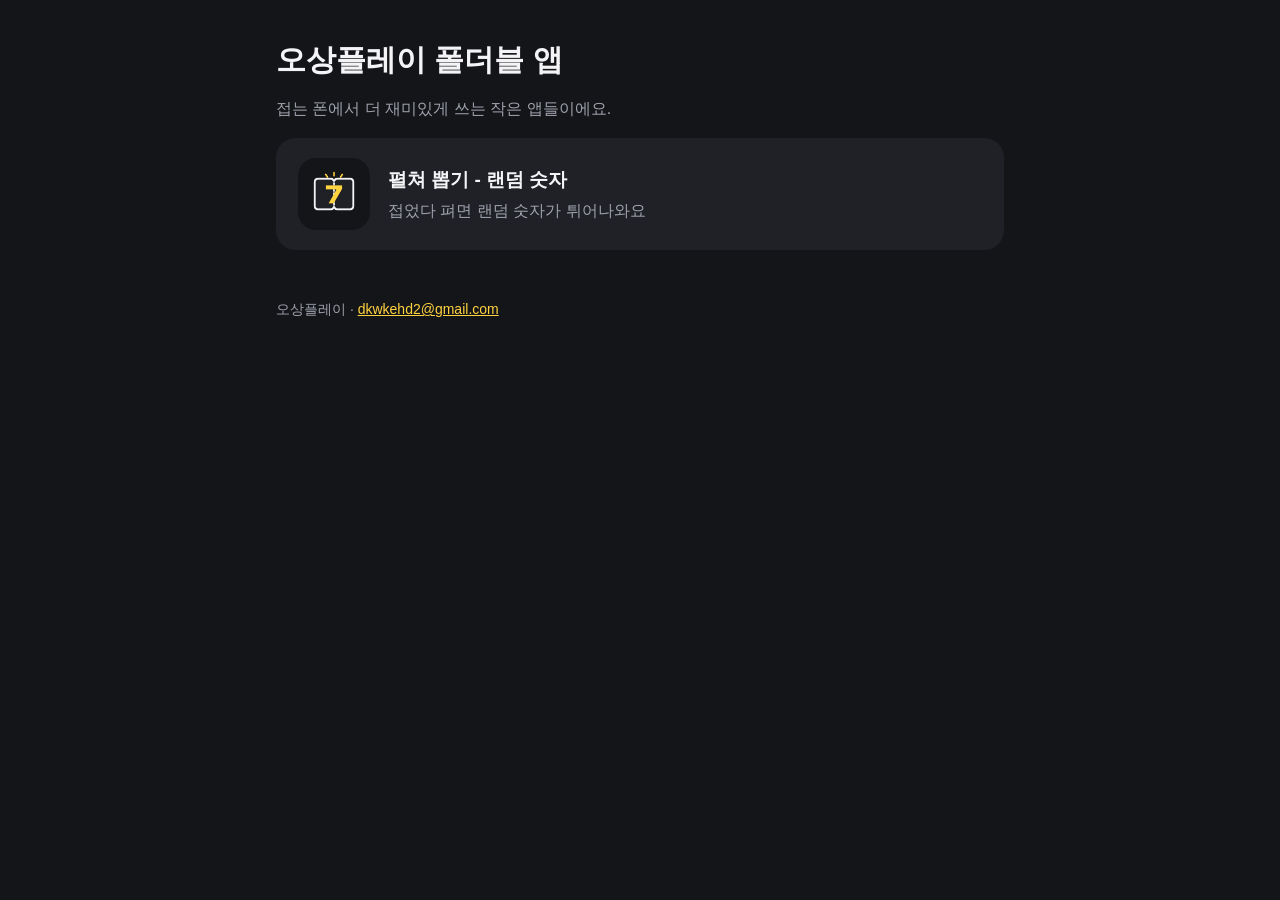
==== site/index.html @ 1aadf333 "스토어 그래픽, 소개·개인정보처리방침·이용약관 페이지와 Pages 게시 추가 - apps/pick/store: 아이콘 512, 그래픽 이미지, 휴대전화·태블릿 스크린샷 - site" ====
<!doctype html>
<html lang="ko">
<head>
<meta charset="utf-8">
<meta name="viewport" content="width=device-width, initial-scale=1">
<title>오상플레이 폴더블 앱</title>
<link rel="stylesheet" href="style.css">
</head>
<body>
<main>
  <h1>오상플레이 폴더블 앱</h1>
  <p class="muted">접는 폰에서 더 재미있게 쓰는 작은 앱들이에요.</p>

  <div class="card">
    <a class="app" href="pick/">
      <img src="pick/icon.png" alt="">
      <span><strong>펼쳐 뽑기 - 랜덤 숫자</strong><span class="muted">접었다 펴면 랜덤 숫자가 튀어나와요</span></span>
    </a>
  </div>

  <footer>오상플레이 · <a href="mailto:dkwkehd2@gmail.com">dkwkehd2@gmail.com</a></footer>
</main>
</body>
</html>
---- site/style.css ----
:root{--bg:#141519;--surface:#1F2127;--border:#3A3D46;--text:#F4F4F6;--muted:#9EA1AB;--accent:#FFD23F}
*{box-sizing:border-box}
body{margin:0;background:var(--bg);color:var(--text);font-family:-apple-system,BlinkMacSystemFont,"Apple SD Gothic Neo","Noto Sans KR","Malgun Gothic",sans-serif;line-height:1.7;-webkit-text-size-adjust:100%}
main{max-width:760px;margin:0 auto;padding:40px 16px 64px}
a{color:var(--accent)}
h1{font-size:30px;line-height:1.3;margin:0 0 8px}
h2{font-size:19px;margin:36px 0 8px}
p,li{color:#D8D9DE}
.muted{color:var(--muted)}
.card{background:var(--surface);border-radius:20px;padding:20px 22px;margin:16px 0}
.app{display:flex;gap:18px;align-items:center;text-decoration:none;color:var(--text)}
.app img{width:72px;height:72px;border-radius:18px;flex-shrink:0}
.app strong{font-size:19px;display:block}
.btn{display:inline-block;background:var(--accent);color:#141519;font-weight:700;text-decoration:none;border-radius:14px;padding:12px 20px;margin-top:8px}
table{border-collapse:collapse;width:100%;font-size:15px}
th,td{border:1px solid var(--border);padding:10px;text-align:left;vertical-align:top}
th{background:var(--surface)}
.wrap{overflow-x:auto}
footer{margin-top:48px;font-size:14px;color:var(--muted)}
nav{font-size:14px;margin-bottom:28px}
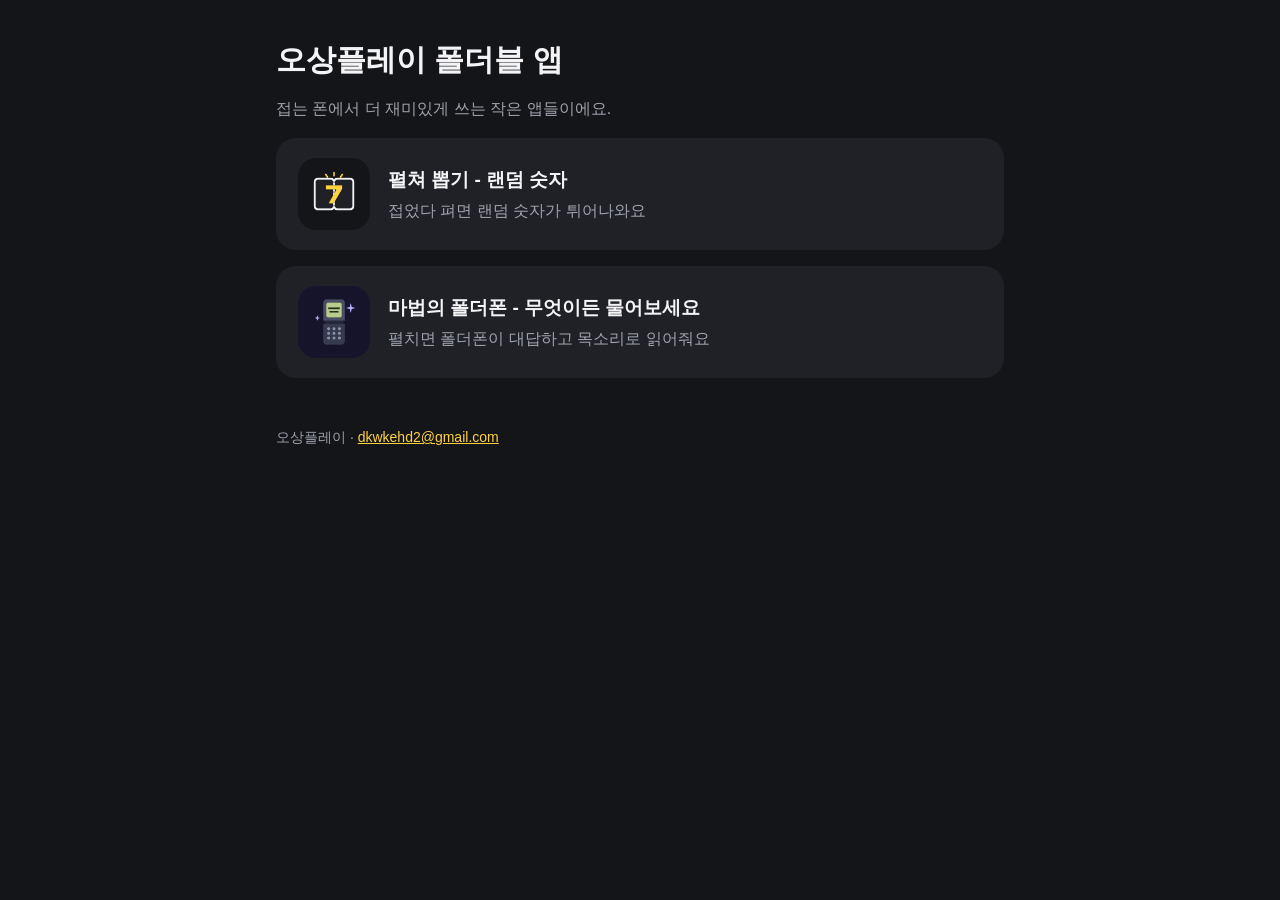
==== commit b7897922: "마법의 폴더폰 스토어 그래픽과 소개·개인정보처리방침·이용약관 페이지 Co-Authored-By: Claude Opus 5.5 <noreply@anthropic.com> Claude" ====
--- a/site/index.html
+++ b/site/index.html
@@ -18,6 +18,13 @@
     </a>
   </div>
 
+  <div class="card">
+    <a class="app" href="magic/">
+      <img src="magic/icon.png" alt="">
+      <span><strong>마법의 폴더폰 - 무엇이든 물어보세요</strong><span class="muted">펼치면 폴더폰이 대답하고 목소리로 읽어줘요</span></span>
+    </a>
+  </div>
+
   <footer>오상플레이 · <a href="mailto:dkwkehd2@gmail.com">dkwkehd2@gmail.com</a></footer>
 </main>
 </body>
